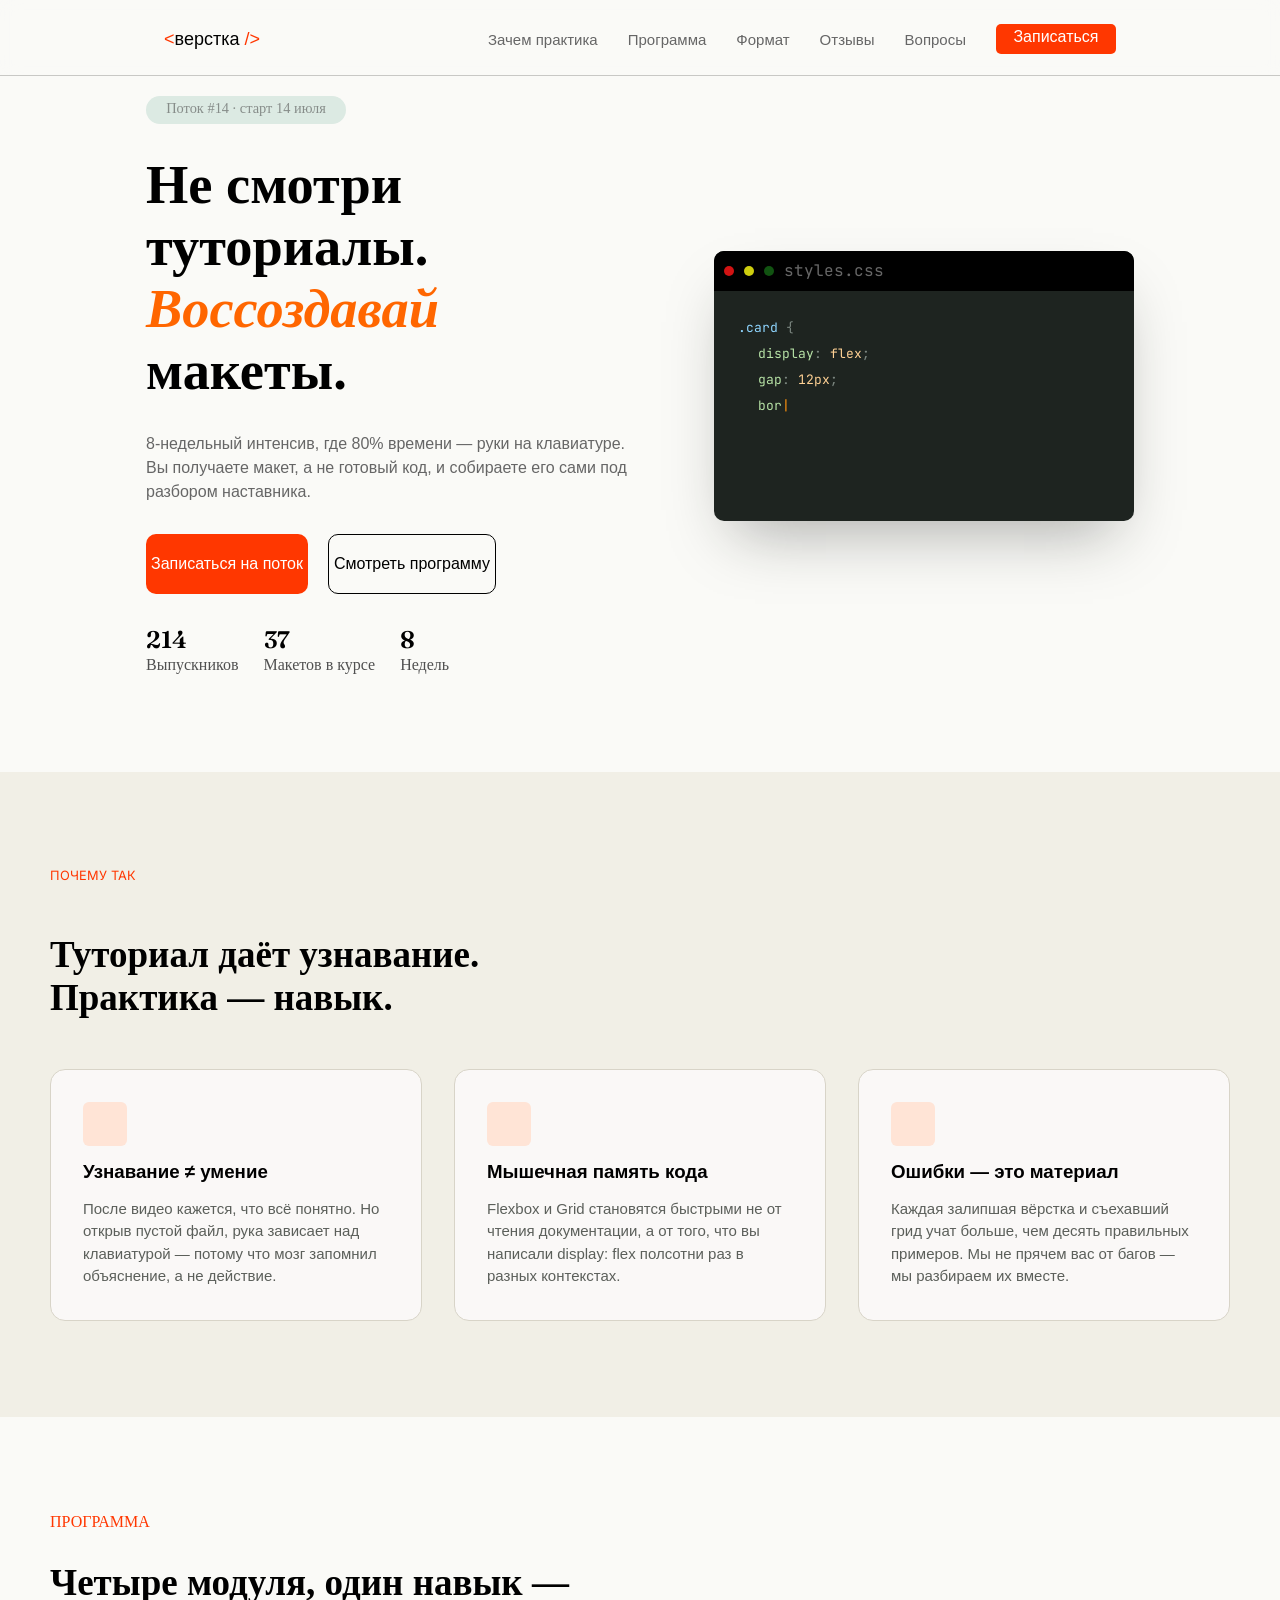
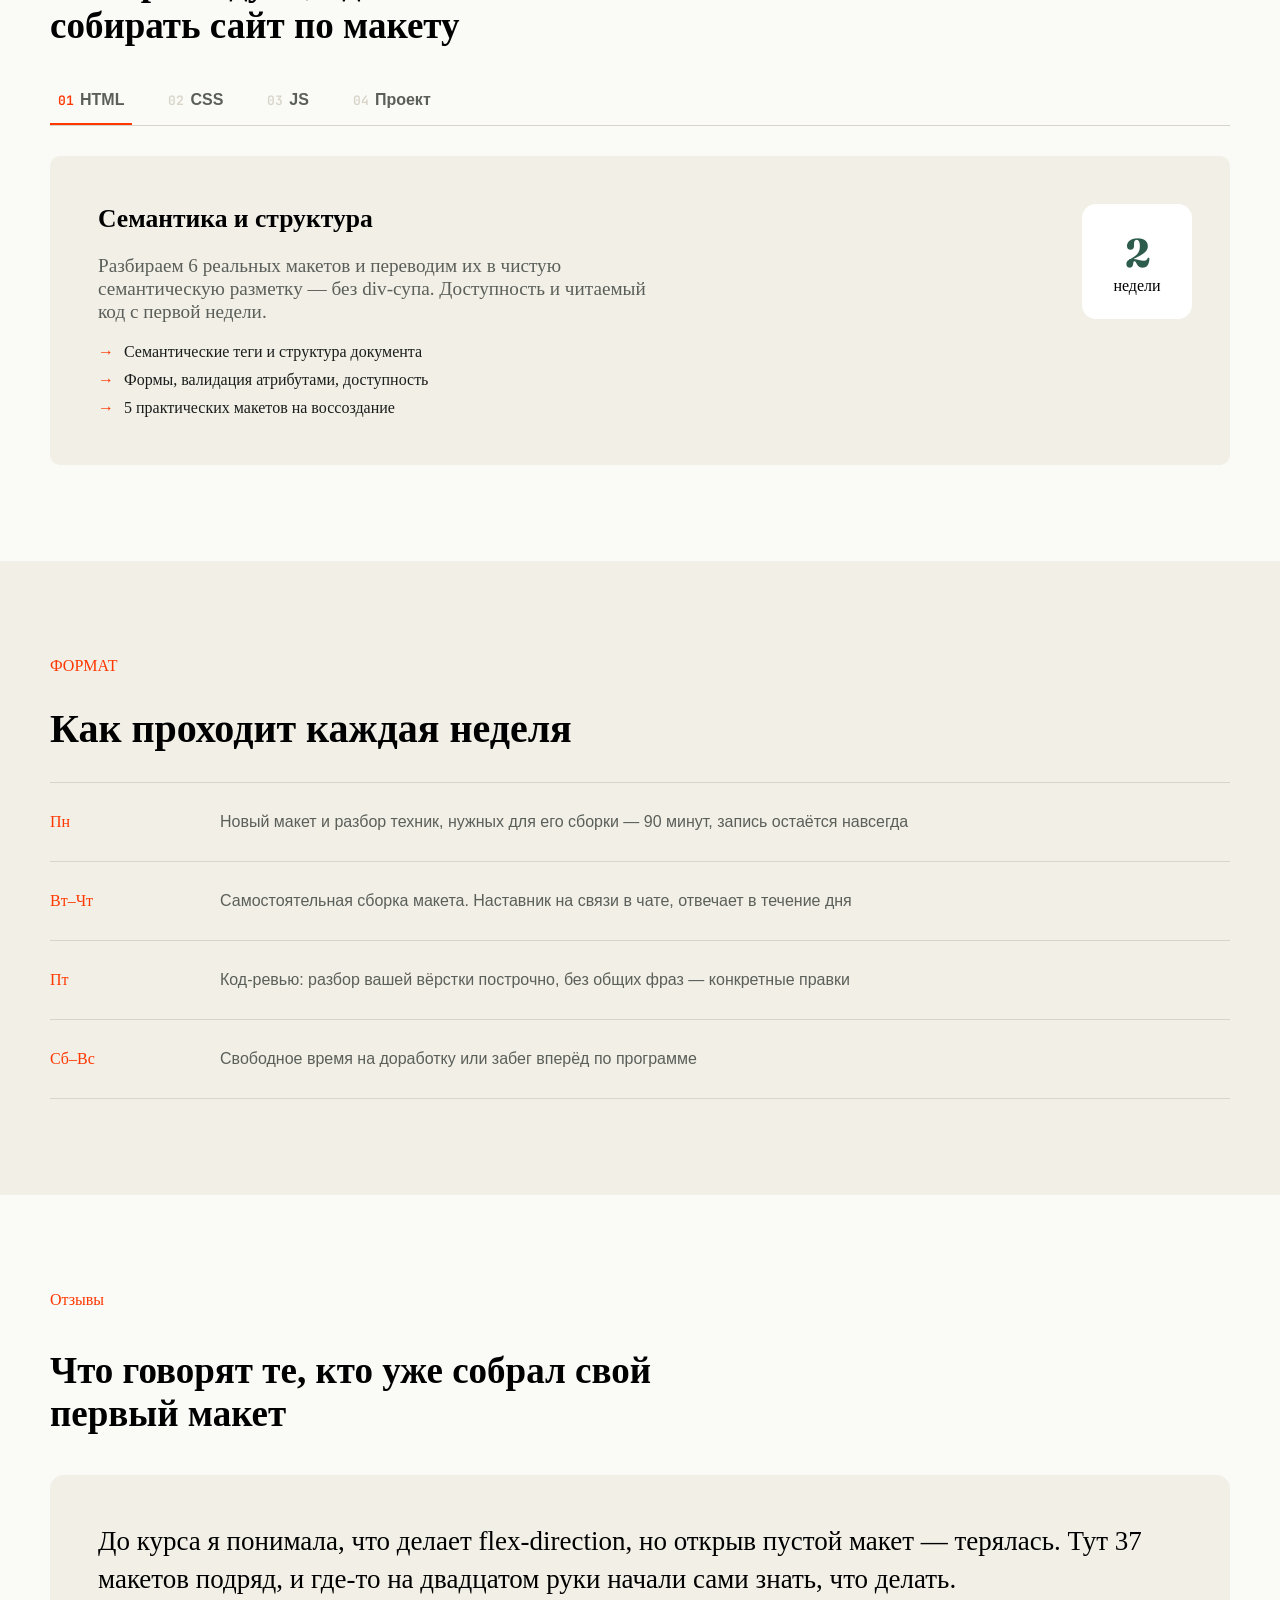
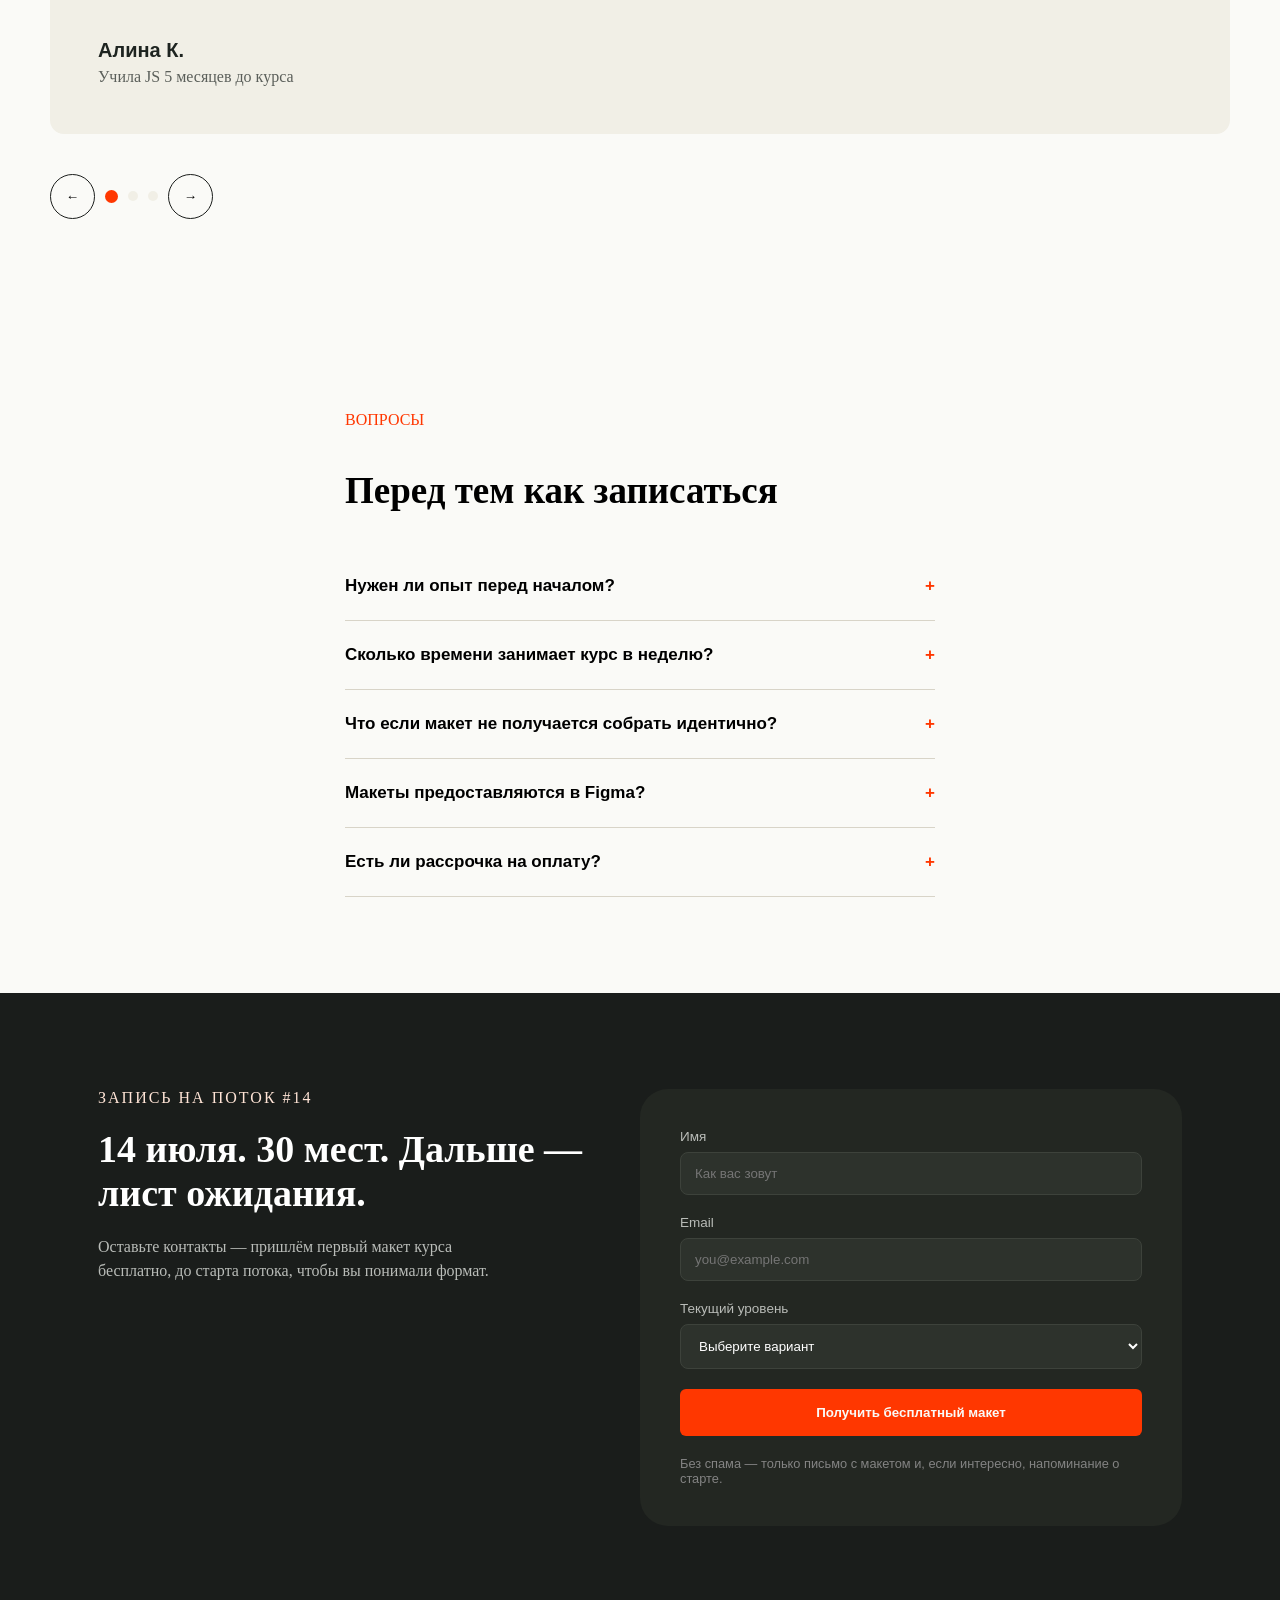
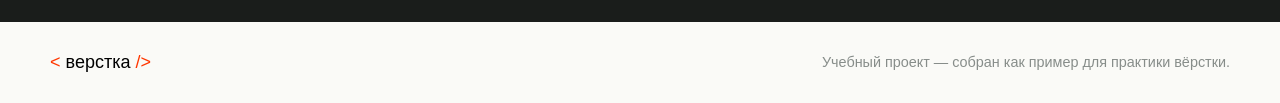
==== index.html @ 32dc8f0d "Add files via upload first commit of landing page" ====
<!DOCTYPE html>
<html lang="en">
<head>
  <meta charset="UTF-8">
  <meta name="viewport" content="width=device-width, initial-scale=1.0">
  <title>Verstka</title>
  <link rel="preconnect" href="https://fonts.googleapis.com">
<link rel="preconnect" href="https://fonts.gstatic.com" crossorigin>
<link href="https://fonts.googleapis.com/css2?family=Fraunces:opsz,wght@9..144,300;9..144,500;9..144,600;9..144,700&family=Inter:wght@400;500;600;700&family=JetBrains+Mono:wght@400;500;600&display=swap" rel="stylesheet">
  <link rel="stylesheet" href="practice.css">
</head>
<body>
  
  <header>
    <div class="header-cont">
    <h1>верстка<span> /></span></h1>
    
    <nav class="menu" id="menu">
      <a href="#why" class="links">Зачем практика</a>
      <a href="#programm" class="links">Программа</a>
      <a href="#format" class="links">Формат</a>
      <a href="#reviews" class="links">Отзывы</a>
      <a href="#questions" class="links">Вопросы</a>

      <a href="#signup" class="btn-register">Записаться</a>
    </nav>

    <button class="burger" id="burger">
      <span></span>
      <span></span>
      <span></span>
    </button>

    </div>
  </header>
  
  <section class="hero">
    
    <div class="hero-content">

    <div class="left">

    <div class="info-start">
      <p>Поток #14 · старт 14 июля</p>
    </div>
  <div class="h1-container">
    <h1 class="slogan-h1">Не смотри</h1>
    <h1 class="slogan-h1">туториалы.</h1>
    <h1 class="slogan-h1" style="font-style: italic; color: rgb(255, 102, 0);">Воссоздавай </h1>
    <h1 class="slogan-h1">макеты.</h1>
  </div>
    <p class="p-information">8-недельный интенсив, где 80% времени — руки на клавиатуре. 
      Вы получаете макет, а не готовый код, и собираете 
      его сами под разбором наставника.</p>
    <div class="buttons">
      <a href="" class="buttons first">Записаться на поток</a>
      <a href="" class="buttons second">Смотреть программу</a>
    </div>

    <div class="advantages">
      <div class="advs">
        <h1>214</h1>
        <p>Выпускников</p>
      </div>
      <div class="advs">
        <h1>37</h1>
        <p>Макетов в курсе</p>
      </div>
      <div class="advs">
        <h1>8</h1>
        <p>Недель</p>
      </div>
    </div>
</div>


<div class="right">
    <div class="hero-code">
      <div class="upper-bar">
        <div class="circles red"></div>
        <div class="circles yellow"></div>
        <div class="circles green"></div>
        <p>styles.css</p>

      </div>
      <div class="code">
      </div>
      <div class="demo-card">
        <div class="circle-gradient"></div>
        <h4 class="card-title" style="font-size: 14px; font-family: sans-serif;">Карточка готова</h4>
        <p class="card-text" style="font-size: 12.5px; font-family: sans-serif; color: rgb(158, 154, 154); line-height: 1.45;">Это рендер того, что вы только что увидели в коде слева</p>
      </div>
    </div>

</div>

</div>
  </section>

<section class="why" id="why">
  <div class="why-container">
    <p class="why-p">ПОЧЕМУ ТАК</p>
    <h1>Туториал даёт узнавание. <br>
Практика — навык. </h1>

      <div class="why-grid-container">
        <div class="card">
          <div class="pict"></div>
          <h3>Узнавание ≠ умение</h3>
          <p>После видео кажется, что всё понятно. Но открыв пустой файл, рука зависает над клавиатурой — потому что мозг запомнил объяснение, а не действие.</p>
        </div>
        <div class="card">
          <div class="pict"></div>
          <h3>Мышечная память кода</h3>
          <p>Flexbox и Grid становятся быстрыми не от чтения документации, а от того, что вы написали display: flex полсотни раз в разных контекстах.</p>
        </div>
        <div class="card">
          <div class="pict"></div>
          <h3>Ошибки — это материал</h3>
          <p>Каждая залипшая вёрстка и съехавший грид учат больше, чем десять правильных примеров. Мы не прячем вас от багов — мы разбираем их вместе.</p>
        </div>
      </div>

  </div>
</section>

<section class="programm" id="programm">
  <div class="programm-content">
  <p class="programm-p">Программа</p>
  <h1 class="programm-h1">Четыре модуля, один навык — <br> собирать сайт по макету</h1>


  <div class="tabs">
    <button class="tab-btn is-active" data-tab="html">
      <span class="tab-index">01</span>HTML
    </button>
    <button class="tab-btn " data-tab="css">
      <span class="tab-index">02</span>CSS
    </button>
    <button class="tab-btn " data-tab="js">
      <span class="tab-index">03</span>JS
    </button>
    <button class="tab-btn  " data-tab="project">
      <span class="tab-index">04</span>Проект
    </button>
  </div>


    <div class="tabs-panels">
      <div class="panel is-active" id="panel-html">
        <div class="panel-container is-visible">
          <div class="panel-text">
            <h2>Семантика и структура</h2>
            <p>Разбираем 6 реальных макетов и переводим их в чистую <br> семантическую разметку — без div-супа. Доступность и читаемый <br> код с первой недели.</p>
            <ul class="panel-list">
              <li>Семантические теги и структура документа</li>
              <li>Формы, валидация атрибутами, доступность  </li>
              <li>5 практических макетов на воссоздание</li>
            </ul>
          </div>

          <div class="panel-stats">
            <h3 class="number">2</h3>
            <p class="duration">недели</p>
          </div>

        </div>
      </div>




      <div class="panel " id="panel-css">
        <div class="panel-container is-visible">
          <div class="panel-text">
            <h2>Layout и адаптивность</h2>
            <p>Flexbox, Grid, переменные, анимации — и обязательная <br>адаптивная вёрстка под три брейкпоинта на каждом макете. <br> Без адаптива работа не принимается.</p>
            <ul class="panel-list">
              <li>Flexbox и Grid на реальных раскладках</li>
              <li>Адаптив: mobile / tablet / desktop </li>
              <li>8 макетов разной сложности</li>
            </ul>
          </div>

          <div class="panel-stats">
            <h3 class="number">3</h3>
            <p class="duration">недели</p>
          </div>

        </div>
      </div>

      <div class="panel " id="panel-js">
        <div class="panel-container is-visible">
          <div class="panel-text">
            <h2>Интерактив без фреймворков  </h2>
            <p>Чистый JS: DOM, события, fetch. Учимся оживлять статичный макет — табы, <br>модалки, слайдеры, валидация форм — то,  <br>с чем вы столкнётесь в 90% реальных задач.</p>
            <ul class="panel-list">
              <li>DOM, события, делегирование</li>
              <li>Работа с API и fetch</li>
              <li>12 интерактивных компонентов</li>
            </ul>
          </div>

          <div class="panel-stats">
            <h3 class="number">2</h3>
            <p class="duration">недели</p>
          </div>

        </div>
      </div>

      <div class="panel" id="panel-project">
        <div class="panel-container is-visible">
          <div class="panel-text">
            <h2>Финальный проект</h2>
            <p>Получаете макет в Figma уровня реального заказа и две недели <br>собираете его самостоятельно с еженедельным код-ревью от наставника.</p>
            <ul class="panel-list">
              <li>Полный лендинг по Figma-макету</li>
              <li>Два код-ревью с наставником</li>
              <li>Готовый кейс в портфолио</li>
            </ul>
          </div>

          <div class="panel-stats">
            <h3 class="number">1</h3>
            <p class="duration">недели</p>
          </div>
        </div>
      </div>
    </div>

  </div>
</section>

<section class="format" id="format">
  <div class="format-content">
    <p class="p-format">формат</p>
    <h1 class="h1-format">Как проходит каждая неделя</h1>

    <div class="format-container">
      <div class="row">
        <p class="day-of-week">Пн</p>
        <p class="format-info">Новый макет и разбор техник, нужных для его сборки — 90 минут, запись остаётся навсегда</p>
      </div>
      <div class="row">
        <p class="day-of-week">Вт–Чт</p>
        <p class="format-info">Самостоятельная сборка макета. Наставник на связи в чате, отвечает в течение дня</p>
      </div>
      <div class="row">
        <p class="day-of-week"> Пт</p>
        <p class="format-info">Код-ревью: разбор вашей вёрстки построчно, без общих фраз — конкретные правки</p>
      </div>
      <div class="row">
        <p class="day-of-week">Сб–Вс</p>
        <p class="format-info">Свободное время на доработку или забег вперёд по программе</p>
      </div>
    </div>
  </div>
</section>

<section class="reviews" id="reviews">
  <div class="reviews-content">
    <p class="review">Отзывы</p>
    <h1 class="h1-review">Что говорят те, кто уже собрал свой <br> первый макет</h1>
  <div class="sliders-container">
  <div class="slider">
      <div class="slide">
        
          <span class="review-text">До курса я понимала, что делает flex-direction, но открыв пустой макет — терялась. 
            Тут 37 макетов подряд, и где-то на двадцатом руки начали сами знать, что делать.</span>

            <div class="review-author">
              <span class="clients-name">Алина К.</span>
              <p>Учила JS 5 месяцев до курса</p>
            </div>

      </div>
      <div class="slide">
        <span class="review-text">Самое ценное — что макеты не учебные, а как из реальных задач. Сетка съезжает, 
        шрифты не подключаются, и тебя не спасают — ты разбираешься.
        Это и есть навык.</span>
        
        <div class="review-author">
        <span class="clients-name">Дамир Т.</span>
          <p>Сейчас фронтенд-стажёр</p>
        </div>  
      </div>
      <div class="slide">
        <span class="review-text">Код-ревью в пятницу — главная причина остаться до конца. Никаких "молодец", только конкретное:
          вот тут лишний div, вот тут можно одной строкой grid вместо десяти.</span>
          
          <div class="review-author">
          <span class="clients-name">Светлана Р.</span>
          <p>Перешла из дизайна в верстку</p>
          </div>
      </div>
    </div>
  </div>


    <div class="slider-controls">
      <button class="slider-btn" id="slider-prev" aria-label="Предыдущий отзыв">←</button>
      <div class="slider-dots" id="slider-dots">
        
      </div>
      <button class="slider-btn" id="slider-next" aria-label="Следующий отзыв">→</button>
    </div>
  </div>

</section>

<section class="questions" id="questions">
  <div class="questions-content">
    <p class="eyebrow">Вопросы</p>
    <h1 class="h1-ques">Перед тем как записаться</h1>

    <div class="accordion">
      <div class="accordion-item ">
          <button class="accordion-trigger" aria-expanded="true">
            <span>Нужен ли опыт перед началом?</span>
            <span class="accordion-icon">+</span>
          </button>
          <div class="accordion-panel">
            <p>Нужно понимать базовый синтаксис JS — переменные, функции, циклы. Если вы, как и большинство студентов, учили JS самостоятельно пару месяцев — этого достаточно. HTML и CSS разбираем с нуля в первом модуле.</p>
          </div>
        </div>

        <div class="accordion-item ">
          <button class="accordion-trigger" aria-expanded="true">
            <span>Сколько времени занимает курс в неделю?</span>
            <span class="accordion-icon">+</span>
          </button>
          <div class="accordion-panel">
            <p>В среднем 8–10 часов: 1,5 часа на лекцию в понедельник и 6–8 часов на самостоятельную сборку макета в течение недели. Это сопоставимо с серьёзным хобби, но не с full-time работой.</p>
          </div>
        </div>

        <div class="accordion-item ">
          <button class="accordion-trigger" aria-expanded="true">
            <span>Что если макет не получается собрать идентично?</span>
            <span class="accordion-icon">+</span>
          </button>
          <div class="accordion-panel">
            <p>Идентичность пиксель-в-пиксель не цель. Цель — понять, какими инструментами решается задача. На код-ревью разбираем разницу между вашим решением и оригиналом и почему она возникла.</p>
          </div>
        </div>

        <div class="accordion-item ">
          <button class="accordion-trigger" aria-expanded="true">
            <span>Макеты предоставляются в Figma?</span>
            <span class="accordion-icon">+</span>
          </button>
          <div class="accordion-panel">
            <p>Да, каждый макет — это файл в Figma с разбитыми по слоям элементами, реальными размерами и экспортируемыми иконками и изображениями, как в работе с заказчиком.</p>
          </div>
        </div>

        <div class="accordion-item ">
          <button class="accordion-trigger" aria-expanded="true">
            <span>Есть ли рассрочка на оплату?</span>
            <span class="accordion-icon">+</span>
          </button>
          <div class="accordion-panel">
            <p>Да, можно разбить оплату на 4 части без переплаты. Детали и реквизиты отправляем после короткого собеседования при записи.</p>
          </div>
        </div>
    </div>


  </div>
</section>

<section class="signup" id="signup">
  <div class="signup-content">
    <div class="text">
    <p class="eyebrow-signup">Запись на поток #14</p>
    <h1 class="h1-signup">14 июля. 30 мест. Дальше —  <br> лист ожидания.</h1>
    <p class="p-desc">
      Оставьте контакты — пришлём первый макет курса бесплатно, до старта потока, чтобы вы понимали формат.
    </p>
    </div>

    <form action="#" class="signup-form">
      <div class="form-field">
        <label for="name">Имя</label>
        <input type="text" placeholder="Как вас зовут" name="name" id="name" class="name" >

        <span class="name-error" id="error-name">Введите имя</span>
      </div>

      <div class="form-field">
        <label for="email">Email</label>
        <input type="email"  class="email" placeholder="you@example.com" id="email" >

        <span class="email-error" id="error-email">Введите email</span>
      </div>

      <div class="form-field">
        <label for="current-level">Текущий уровень</label>
        <select name="current-level" id="current-level" >
          <option value="">Выберите вариант</option>
          <option value="beginner">Учу js меньше месяца</option>
          <option value="junior">js</option>
          <option value="advanced">js</option>
        </select>
      </div>

      <button class="btn-submit" type="submit">Получить бесплатный макет</button>

      <p>Без спама — только письмо с макетом и, если интересно, напоминание о старте.</p>
    </form>

    <p class="success-message">
      Мы отправили вам бесплатный макет ✅
    </p>

  </div>
</section>

<footer>
  <div class="footer-content">
    <h1>   верстка<span>   />    </span>  </h1>
    <p>Учебный проект — собран как пример для практики вёрстки.</p>
  </div>
</footer>
  <script src="practice.js"></script>
</body>
</html>
---- practice.css ----
*{
  margin:0;
  padding: 0;
  box-sizing: border-box;
  /* outline: 1px solid red; */
}
html{
  scroll-behavior: smooth ;
}
body{
  background-color: #FAFAF7;
  overflow-x: hidden  ;
}
button:focus-visible, a:focus-visible{
  outline: 1.5px solid rgb(255, 55, 0);
}
header{
  width: 100%;
  height: 76px;
  border-bottom: 0.5px solid rgba(0, 0, 0, 0.2);
  position: fixed;
  top: 0;
  z-index: 100;
  background: rgba(250, 250, 247, 0.85);
  backdrop-filter: blur(10px);
  padding: 24px;
}
.header-cont{
  max-width: 1180px;
  margin: 0 auto;
  display: flex;
  justify-content: space-around;
  align-items: center; 
}
.header-cont h1 {
  font-size: large;
  font-family: Verdana, Geneva, Tahoma, sans-serif;
  font-weight: 500;
}
.header-cont h1::before{
  content: '<';
  color: rgb(255, 55, 0);
}
.header-cont h1 span{
  color: rgb(255, 55, 0);
}
.menu{
  display: flex;
  flex-direction: row;
  gap: 30px;
  justify-content: space-between;
  align-items: center;
}

.menu .links{
  font-family: Verdana, Geneva, Tahoma, sans-serif;
  color: rgb(102, 102, 102);
  font-size: .9375rem;
  text-decoration: none   ;
}



.menu .btn-register{
  min-width:120px ;
  height: 30px;
  background-color: rgb(255, 55, 0);
  text-decoration: none;
  color: white;
  text-align: center;
  padding: 4px ;
  border-radius: 5px;
  font-family: Verdana, Geneva, Tahoma, sans-serif;
}
.burger{
  display: none;
  opacity: 0;
}
.burger span{
  display: block;
  width: 100%;
  height: 3px;
  background-color: #333;
  transition: 0.2s;
}

.burger.open span:nth-child(1) {
  transform: translateY(8px) rotate(45deg);
}
.burger.open span:nth-child(2) {
  opacity: 0;
}
.burger.open span:nth-child(3) {
  transform: translateY(-9px) rotate(-45deg);
}







.hero{
  width: 100%;
  max-width: 1180px;
  margin: 0px auto;
  
}
.hero-content{
  display: grid;
  grid-template-columns: 1.2fr 1fr;
  gap: 64px;
  padding: 96px;
  grid-auto-flow: row;
}
.hero .slogan-h1{
  font-size: clamp(1.25rem, 3.4rem, 3.5rem);
}
.info-start{
  width: 200px;
  height: 28px;
  background-color: #DCEAE3;
  border-radius: 20px;
  text-align: center;
  padding: 4px 0px;
  color:#878d8a ;
  font-size: 0.9em;
}
.left{
  display: flex;
  flex-direction: column;
  gap: 30px;
}
.p-information{
  font-family: 'Trebuchet MS', 'Lucida Sans Unicode', 'Lucida Grande', 'Lucida Sans', Arial, sans-serif;
  color: rgb(102, 102, 102);
  line-height: 1.5;
  font-size: clamp(0.6rem,1rem, 1.2rem );
}
.buttons {
  text-align: center;
  text-decoration: none;
  font-family: Verdana, Geneva, Tahoma, sans-serif;
  display: flex;
  justify-content: start;
  gap: 20px;
  border-radius: 10px;
}
.buttons .first{
  padding: 0 5px;
  height: 60px;
  background-color: rgb(255, 55, 0);
  color: white;
  display: flex;
  justify-content: center;
  align-items: center;
  transition: 0.2s;
}
.buttons .first:hover{
  background-color: rgb(208, 52, 9);
  transform: translateY(-3px);
}
.buttons .second{
  padding: 0 5px;
  height: 60px;
  background-color: #FAFAF7;
  color: black;
  border: 0.5px solid black;
  display: flex;
  justify-content: center;
  align-items: center;
  transition: 0.2s;
}
.buttons .second:hover{
  background-color: #000000;
  color: white;
}
.advantages{
  display: flex;
  flex-direction: row;
  gap: 25px;
  line-height: 1.3;
}
.advs h1{
  font-family:'Fraunces', serif;
  font-weight: 600;
}
.advs p {
  color: rgb(80, 80, 80);
}
.right{
  align-self: center;
}
.hero-code{
  background-color: #1E2420;
  min-height: 270px;
  max-width: 450px;
  border-radius: 10px;
  box-shadow: 0 30px 60px -20px rgba(26, 29, 27, 0.35);
  position: relative;
}
.upper-bar{
  height: 40px;
  background-color: black;
  font-family:'JetBrains Mono', monospace;
  color: rgb(103, 103, 103);
  display: flex;
  justify-content: start;
  align-items: center;
  flex-direction: row;
  gap: 10px;
  padding: 5px 10px;
  border-top-left-radius: 10px;
  border-top-right-radius: 10px;
}
.circles{
  width: 10px;
  height: 10px;
  border-radius: 100%;
}
.red{background-color: rgb(210, 19, 19);}
.yellow{background-color: rgb(206, 206, 14);}
.green{background-color: rgb(17, 83, 17);}



.code{
  padding: 24px;
  font-family: 'JetBrains Mono';
  line-height: 2;
  font-size: .8125rem;
}
.code::after{
  content: '|';
  color: rgb(255, 146, 12);
  animation: blink 1s step-end infinite ;
}
.code .keyword{
  color: red;
}
.code .sel{
  color: #8FD6FF;
}
.code .prop{
  color: #B7E3A6;
  margin-left: 20px;
}
.code .val{
  color: #FFD194;
}
.code .punc{
  color: #7C8780;
}
.code .comment{
  color: #5C665F; 
  font-style: italic
}






@keyframes blink{
  50%{
    opacity: 0;
  }
}
.demo-card{
  position: absolute;
  bottom: -90px;
  right: -28px;
  width: 230px;
  display: flex;
  flex-direction: column;
  gap: 5px;
  background-color: #ffffff;
  z-index: 96;
  padding: 20px;
  box-shadow: 0 20px 40px -16px rgba(26, 29, 27, 0.25);
  border: 1px solid #D8D4C8;
  border-radius: 8px;
  opacity: 0;
  visibility: hidden;
  transition: 0.5s;
}
.circle-gradient{
    width: 36px;
    height: 36px;
    border-radius: 50%;
    background: linear-gradient(135deg, #FF5A1F, #2D5C4D);
    margin-bottom: 12px;
}
.demo-card.is-visible{
  opacity: 1;
  visibility: visible;
  transform: translateY(0) scale(1);
}













.why{
  background-color:#F1EFE6;
  width: 100%;
  padding: 96px 0;
}
.why-container{
  max-width: 1180px;
  max-height: max-content;
  display: flex;
  flex-direction: column;
  flex-wrap: wrap;
  gap: 50px;
  margin: 0 auto;

}
.why-p{
  font-family: 'Inter', sans-serif;
  font-size: 0.8em;
  color: rgb(255, 55, 0);
}
.why-container h1{
  font-size: clamp(1.5rem, 2.3125rem, 2.5rem);
}
.why-grid-container{
  display: grid;
  grid-template-columns: repeat(3, 1fr);
  gap: 32px;
  
}
.card{
  padding:32px;
  background-color: #faf8f7;
  border-radius: 15px;
  border: 1px solid #D8D4C8;
  display: flex;
  flex-direction: column;
  gap: 15px;
  font-family:sans-serif;
  
}
.card p {
  line-height: 1.5;
  color: #5B5F5A;
  font-size: .9375rem;
}
.pict{
  background-color: #FFE4D6;
  width: 44px;
  height: 44px;
  border-radius: 6px;
}


.programm{
  width: 100%;  
  background-color: #FAFAF7;
  padding: 96px 0;
}
.programm-content{
  max-width: 1180px;
  height: fit-content;
  margin: 0 auto;
  display: flex;
  flex-direction: column;
  gap: 30px;
}
.programm-p{
  text-transform: uppercase;
  color: rgb(255, 55, 0);
}
.programm-h1{
  font-size: clamp(1.5rem, 2.3125rem, 2.5rem);
}
.tabs{
  border-bottom: 1px solid #D8D4C8;
}

.tab-btn{
  border: none;
  background:none;
  padding: 14px 8px;
  margin-right: 24px;
  font-size: 1rem;
  color: #5B5F5A;
  font-weight: 600;
}
.tab-btn.is-active{
  border-bottom: 2px solid rgb(255, 55, 0);
}
.tab-btn.is-active .tab-index{
  color:rgb(255, 55, 0) ;
}
.tab-index{
  font-family: 'JetBrains Mono', monospace;
  font-size: .8125rem;
  color: #D8D4C8;
  margin-right: 6px;
}
@keyframes fadeIn { from { opacity: 0; transform: translateY(6px); } to { opacity: 1; transform: translateY(0); } }




.tabs-panels{
  background-color:#F1EFE6 ;
  border-radius: 10px;
}
.panel{
  display: none;
}
.panel.is-active{
  display: block;
  animation: fadeIn 0.3s ease;
}
.panel-container{
  display:grid;
  grid-template-columns: 1fr 100px;
  padding: 48px;
}
.panel-text{
  display: flex;
  flex-direction: column;
  gap: 20px;
}
.panel-text h2{
  font-size: 1.6em;
}
.panel-text p {
  color: #5B5F5A;
  font-size: 1.2em;
  line-height: 1.2 ;
}
.panel-stats{
  min-width: 110px;
  height: fit-content;
  padding: 24px 28px;
  display: flex;
  flex-direction: column;
  align-items: center;
  text-align: center;
  border-radius: 14px;
  background-color: #FFFFFF;
}
.panel-stats .number{
  font-size: 2.5rem;
  color: #2D5C4D;
  font-family: 'Fraunces', serif;
}
.panel-list{
  display: flex;
  flex-direction: column;
  gap: 10px;
  list-style: none;
}
.panel-list li{
  color: #1A1D1B;
}
.panel-list li::before{
  content: '→';
  padding-right:10px;
  color:rgb(255, 55, 0) ;
}
.format{
  width: 100%;
  background-color: #F1EFE6;
}
.format-content{
  max-width: 1180px;
  margin: 0 auto;
  padding: 96px 0;
  display: flex;
  flex-direction: column;
  flex-wrap: wrap;
  gap: 30px;
}
.p-format{
  color: rgb(255,55,0);
  text-transform: uppercase;
}
.h1-format{
  font-size: clamp(1.5rem, 2.5rem, 2.5rem);
}
.row{
  width: 100%;
  border-top: 1px solid #D8D4C8;
  border-bottom: 1px solid #D8D4C8;
  padding: 30px 0px;
  display: grid;
  grid-template-columns: 140px 1fr;
} 
.row:nth-child(1), .row:nth-child(2), .row:nth-child(3){
  border-bottom: none;
}
.day-of-week{
  color: rgb(255,55,0);
}
.format-info{
  font-family: Verdana, Geneva, Tahoma, sans-serif;
  color: #5B5F5A;
  margin-left: 30px;
}

.reviews{
  width: 100%;
}
.reviews-content{
  max-width: 1180px;
  margin: 0 auto;
  padding: 96px 0;
  display: flex;
  flex-direction: column;
  gap: 40px;
}
.review{
  color: rgb(255, 55, 0);
}
.h1-review{
  font-size: clamp(1.5rem, 2.3125rem, 2.5rem);
}

.sliders-container{
  overflow: hidden;
}
.slider{
  display: flex;
  flex-direction: row;
  gap: 10px;
  transition: transform 0.4s ease;
}
.slide{
  max-width: 780px;
  min-width: 100%;
  background-color: #F1EFE6;
  border-radius: 14px;
  padding: 48px;
  display: flex;
  flex-direction: column;
  gap: 40px;
}
.review-text{
  font-size: 1.6875rem;
  line-height: 1.4;
}
.clients-name{
  font-size: 1.25rem;
  color:#1E2420;
  font-weight: 600;
  font-family: 'Segoe UI', Tahoma, Geneva, Verdana, sans-serif;
}
.slide p{
  color: #5B5F5A;
  margin-top: 6px;
}
.slider-controls{
  display: flex;
  flex-direction: row;
  gap: 10px;
}
.slider-btn{
  width: 45px;
  height: 45px;
  border: 0.5px solid #1A1D1B;
  border-radius: 100%;
  transition: 0.2s;
  background-color: #FAFAF7;
}
.slider-btn:hover{
  color: white;
  background-color: #000000;
}
.questions{
  width: 100%;
  
}
.questions-content{
  max-width: 590px;
  margin: 0 auto;
  padding: 96px 0;
  display: flex;
  flex-direction: column;
  gap: 40px;
}
.eyebrow{
  text-transform: uppercase;
  color: rgb(255, 55, 0);
}
.h1-ques{
  font-size: clamp(1.5rem, 2.3125rem, 2.5rem);
}
.slider-dots{
  display: flex;
  flex-direction: row;
  gap: 10px;
  align-items: center;
  
}
.dot{
  width: 10px;
  height: 10px;
  border-radius: 100%;
  background-color: #F1EFE6;
  border: none;
  cursor: pointer;
}
.dot.is-active{
  background-color: rgb(255, 55, 0);
  width: 13px;
  height: 13px;
  cursor: pointer;
}
/* .accordion{
  display: flex;
  flex-direction: column;
  gap: 30px;
} */
.accordion-panel{
  max-height: 0;
  overflow: hidden;
  transition: 0.3s;
}

.accordion-item.is-open .accordion-panel{
  max-height: 300px;
}
.accordion-icon{
  color: rgb(255, 55, 0);
  transition: 0.3s;
}
.accordion-item.is-open .accordion-icon{
  transform: rotate(45deg);
}
.accordion-trigger{
  width: 100%;
  display: flex;
  justify-content: space-between;
  align-items: center;
  border:none;
  background: none;
  font-size: 1.0625rem;
  text-align: left;
  padding: 24px 0;
  font-weight: 600;
}

.accordion-item{
  border-bottom: 1px solid #D8D4C8;
}
.accordion-panel p{
  color: #5B5F5A;
  padding-bottom: 24px;
  line-height: 1.6;
  font-size: 1.0625rem;
  font-family: sans-serif;
}

.signup{
  background-color: #1A1D1B;
  width: 100%;
  padding: 96px 0;
}
.signup-content{
  max-width: 1180px;
  margin: 0 auto;
  display: grid;
  grid-template-columns: 1fr 1fr;
  padding: 0 48px ;
}
.p-desc {
  color: #B9BCB8;
  line-height: 1.5 ;
  max-width: 420px;
}
.eyebrow-signup{
  color:#FFE4D6;
  text-transform: uppercase;
  letter-spacing: 2px;
}
.h1-signup{
  font-size: clamp(28px, 3.6vw, 38px);
  color: #FFFFFF ;
}
.signup-form{
  width: 100%;
  padding: 40px;
  background-color: #232722;
  border-radius: 28px;
  display: flex;
  flex-direction: column;
  gap: 20px;
  font-family: sans-serif;
}
.text{
  display: flex;
  flex-direction: column;
  gap: 20px;
}
.form-field{
  display: flex;
  flex-direction: column;
  gap: 8px;
}
.form-field input, .form-field select {
  background-color: #2D322C;
  border-radius: 8px;
  padding: 13px 14px;
  border: 1.5px solid #3D423B;
}
/* .form-field input, .form-field select:active{
  border: 2px solid rgb(255,55,0);
} */
.form-field label{
  color: #B9BCB8;
  font-size: .8438rem;
}
.form-field option, select{
  color: white;
}

.btn-submit{
  width: 100%;
  padding: 16px ;
  border-radius: 6px;
  background-color: rgb(255,55,0);
  color: #FAFAF7;
  border: none;
  font-weight: 600;
  transition: 0.2s;
}
.btn-submit:hover{
  transform: translateY(-2px);
  background-color: rgb(231, 52, 2);
}
.signup-form p {
  color: #838383;
  font-size: 0.8em;
}

.input-error {
  border: 2px solid red;
}

.name-error{
  display: none;
}
.email-error{
  display: none;
}
.name-error.is-visible{
  display: block;
  font-size: .8125rem;
  color: red;
}
.email-error.is-visible{
  display: block;
  font-size: .8125rem;
  color: red;
}

.success-message{
  background-color: #000000;
  max-width: 350px;
  border-radius: 8px;
  color: white;
  padding: 10px 10px;
  font-family: sans-serif;
  font-size: 0.8em;
  z-index: 100;
  opacity: 0;
  text-align: center;
  transition: 0.3s;
  justify-self: center;
  visibility: hidden;
  position: fixed;
  bottom: 20px;
}
.success-message.message-visible{
  opacity: 1;
  transform: translateY(-5px);
  visibility: visible;
}
footer{
  width: 100%;
  padding: 30px 0;

}
footer h1 {
  font-size: large;
  font-family: Verdana, Geneva, Tahoma, sans-serif;
  font-weight: 500;
}
footer h1::before{
  content: '<';
  color: rgb(255, 55, 0);
}
footer h1 span{
  color: rgb(255, 55, 0);
}
.footer-content{
  display: flex;
  flex-direction: row;
  justify-content: space-between;
  align-items: center;
  max-width: 1180px;
  margin: 0 auto;
}
footer p {
  font-size: 0.9em;
  color: #878d8a;
  font-family: sans-serif;
}



@media (max-width: 1024px){
  .hero-content{
    grid-template-columns: 1fr;
    gap: 30px;
    padding: 96px 40px;
  } 
  .why{
    width: 100%;
    padding: 48px 30px;
}
}
@media (max-width:768px){
  .why-container,
  .programm-content,
  .format-content,
  .reviews-content,
  .questions-content,
  .footer-content {
    padding-left: 25px;
    padding-right: 25px;
  }
  .hero-content {
    padding: 96px 20px; /* уменьшаем боковые */
  }

  .signup-content {
    gap: 20px;
    padding: 0 20px;
    grid-template-columns: 1fr; /* одна колонка */
  }

  .header-cont{
  justify-content: space-between;
  align-items: center; 
}
  .burger{
    display: flex;
    flex-direction: column;
    justify-content: space-between;
    width: 30px;
    height: 20px;
    background: none;
    border: none;
    cursor: pointer;
    z-index: 98;
    opacity: 1;
  }
  .menu{
    display: none;
  transform: translateY(-100%);
  transition: 0.3s ease;
}
.menu.open{
  position: fixed;
  top: 76px;
  left: 0;
  right: 0;
  display: flex;
  flex-direction: column;
  justify-content: start;
  align-items: start;
  gap: 15px;
  background-color: #FAFAF7;
  transform: translateY(0);
}
.menu.open a {
  width: 100%;
  border-bottom: 0.2px solid #7C8780;
  padding: 10px;
}
.menu .btn-register{
  display: none;
}
  .why-content{
    padding: 0 20px;
  }
  .why-grid-container{
  grid-template-columns: 1fr;
  gap: 20px; 
  padding: 0 20px; 
  }

  .buttons {
    flex-direction: column;
    width: 100%;
  }
}



@media (max-width: 480px){
  .why{
    width: 100%;
  }
  .why-container,
  .programm-content,
  .format-content,
  .reviews-content,
  .questions-content,
  .footer-content {
    padding-left: 20px;
    padding-right: 20px;
  }
  .hero-content {
    padding: 96px 20px; /* уменьшаем боковые */
  }

  .signup-content {
    gap: 20px;
    padding: 0 20px;
    grid-template-columns: 1fr; /* одна колонка */
  }

  .header-cont{
  justify-content: space-between;
  align-items: center; 
}
  .why-content{
    padding: 0 20px;
  }
  .why-grid-container{
  grid-template-columns: 1fr;
  gap: 20px; 
  padding: 0 0; 
  }

  .buttons {
    flex-direction: column;
    width: 100%;
  }
  .review-text{
  font-size: 1.25rem;
  line-height: 1.5;
}
.panel-container{
  display:grid;
  grid-template-columns: 1fr;
  align-items: start;
  padding: 48px;  
  gap: 20px;
}
.panel-text{
  display: flex;
  flex-direction: column;
  
  gap: 20px;
  
}
.panel-text h2{
  font-size: clamp(1.5625rem, 2rem, 2.5625rem);
}
.panel-text p {
  color: #5B5F5A;
  font-size: .9375rem;
  line-height: 1.2 ;
}
.panel-stats{
  min-width: 110px;
  height: fit-content;
  padding: 24px 28px;
  display: flex;
  flex-direction: column;
  align-items: center;
  text-align: center;
  border-radius: 14px;
  background:none;
}
.panel-stats .number{
  font-size: 2.5rem;
  color: #2D5C4D;
  font-family: 'Fraunces', serif;
}
.panel-list{
  display: flex;
  flex-direction: column;
  gap: 10px;
  list-style: none;
}
.panel-list li{
  color: #1A1D1B;
}
.panel-list li::before{
  content: '→';
  padding-right:10px;
  color:rgb(255, 55, 0) ;
}
.format-info{
  font-family: Verdana, Geneva, Tahoma, sans-serif;
  color: #5B5F5A;
  margin-left: 20px;
  font-size: .8125rem;
  line-height: 1.5;
}
.footer-content{
  flex-direction: column;
  gap: 20px;
}
@media (max-width: 480px) {
  header {
    padding: 24px 16px;
    
  }
}
}






@media (max-width:330px){
  .why-container,
  .programm-content,
  .format-content,
  .reviews-content,
  .questions-content,
  .footer-content {
    padding-left: 20px;
    padding-right: 20px;
  }
}
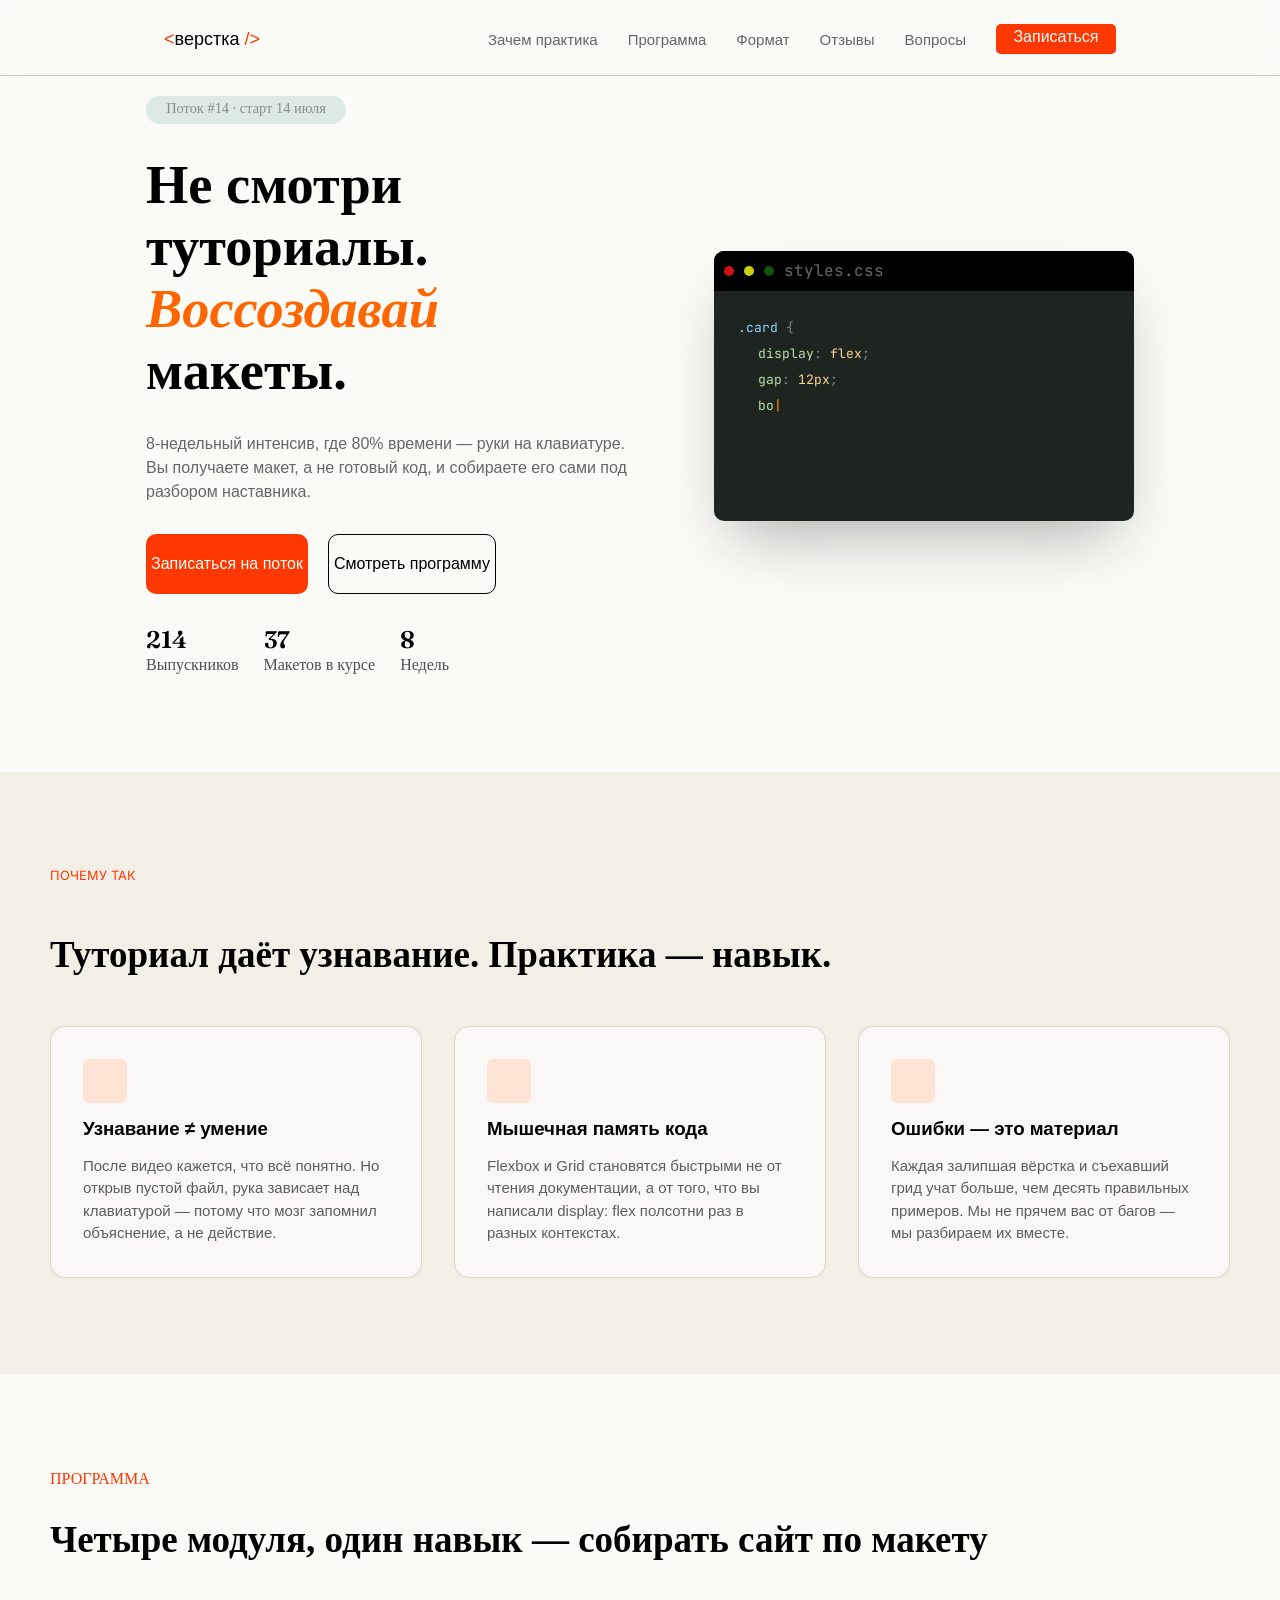
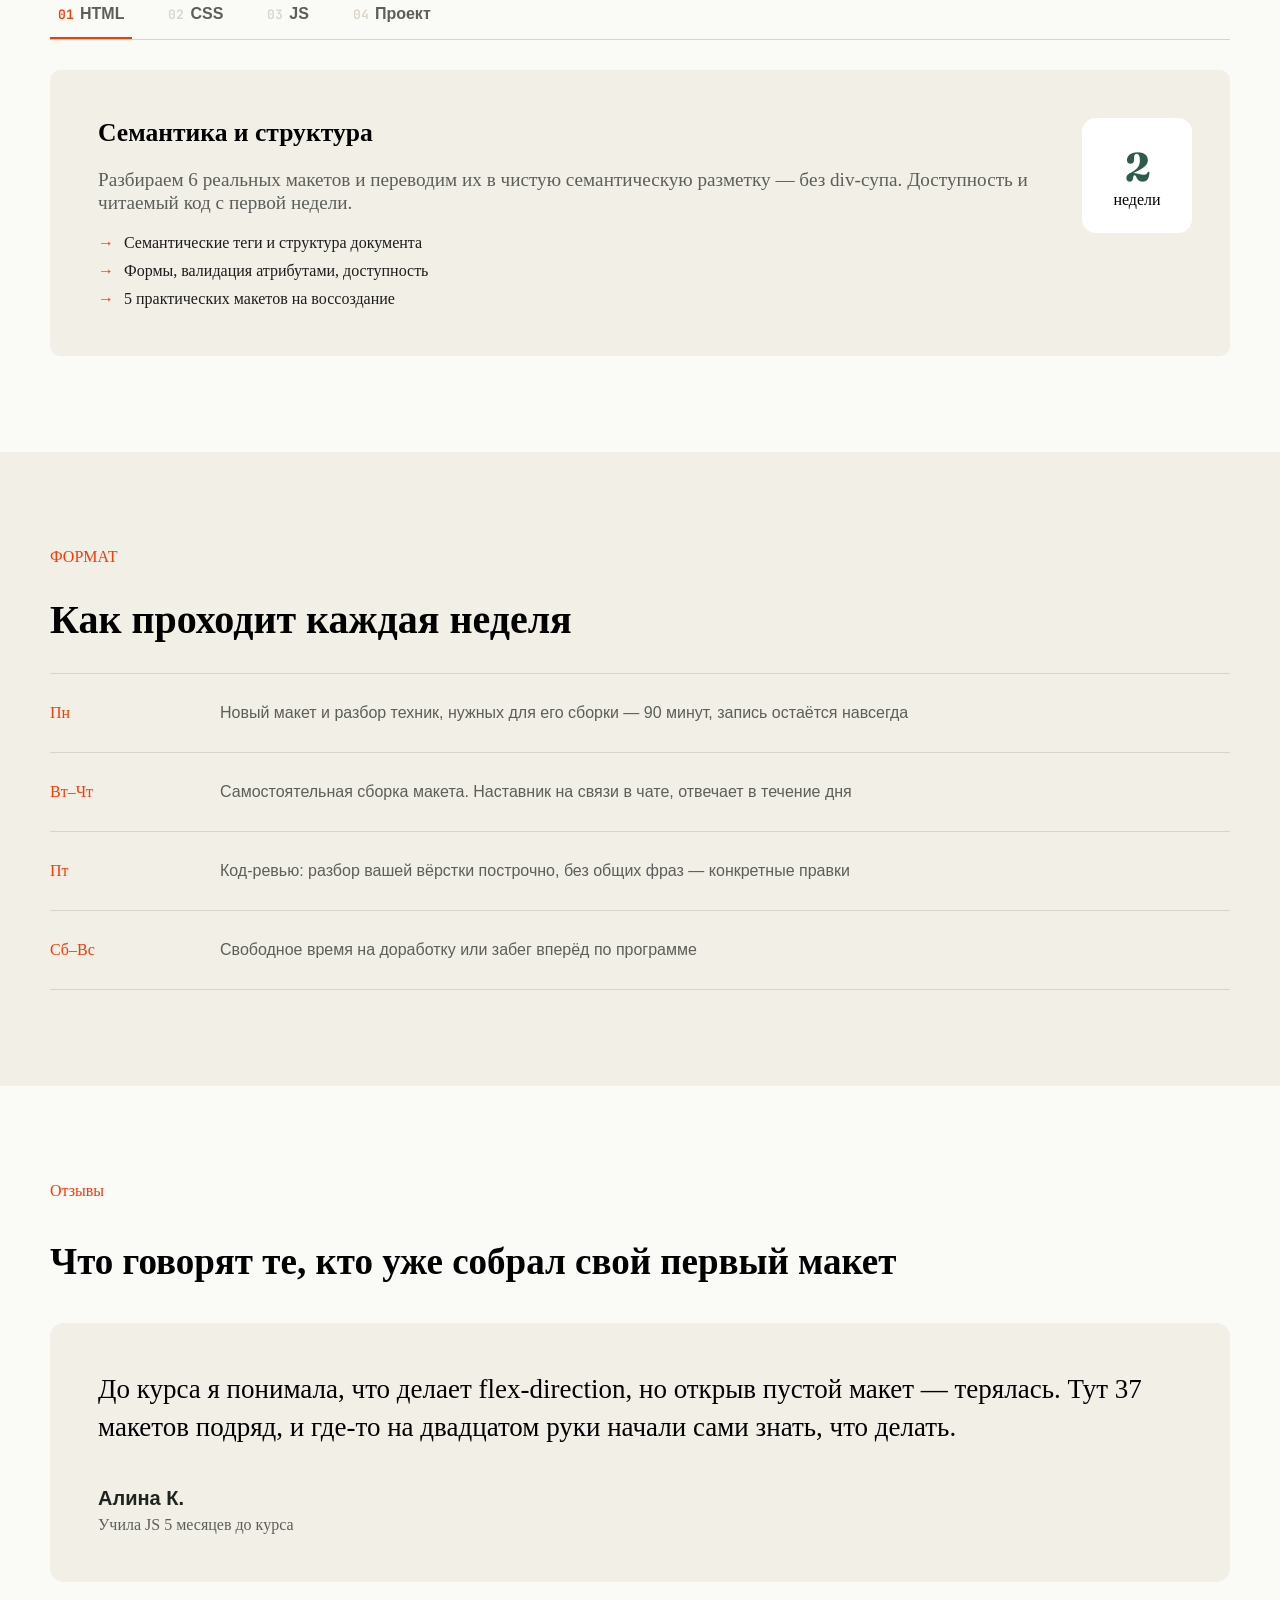
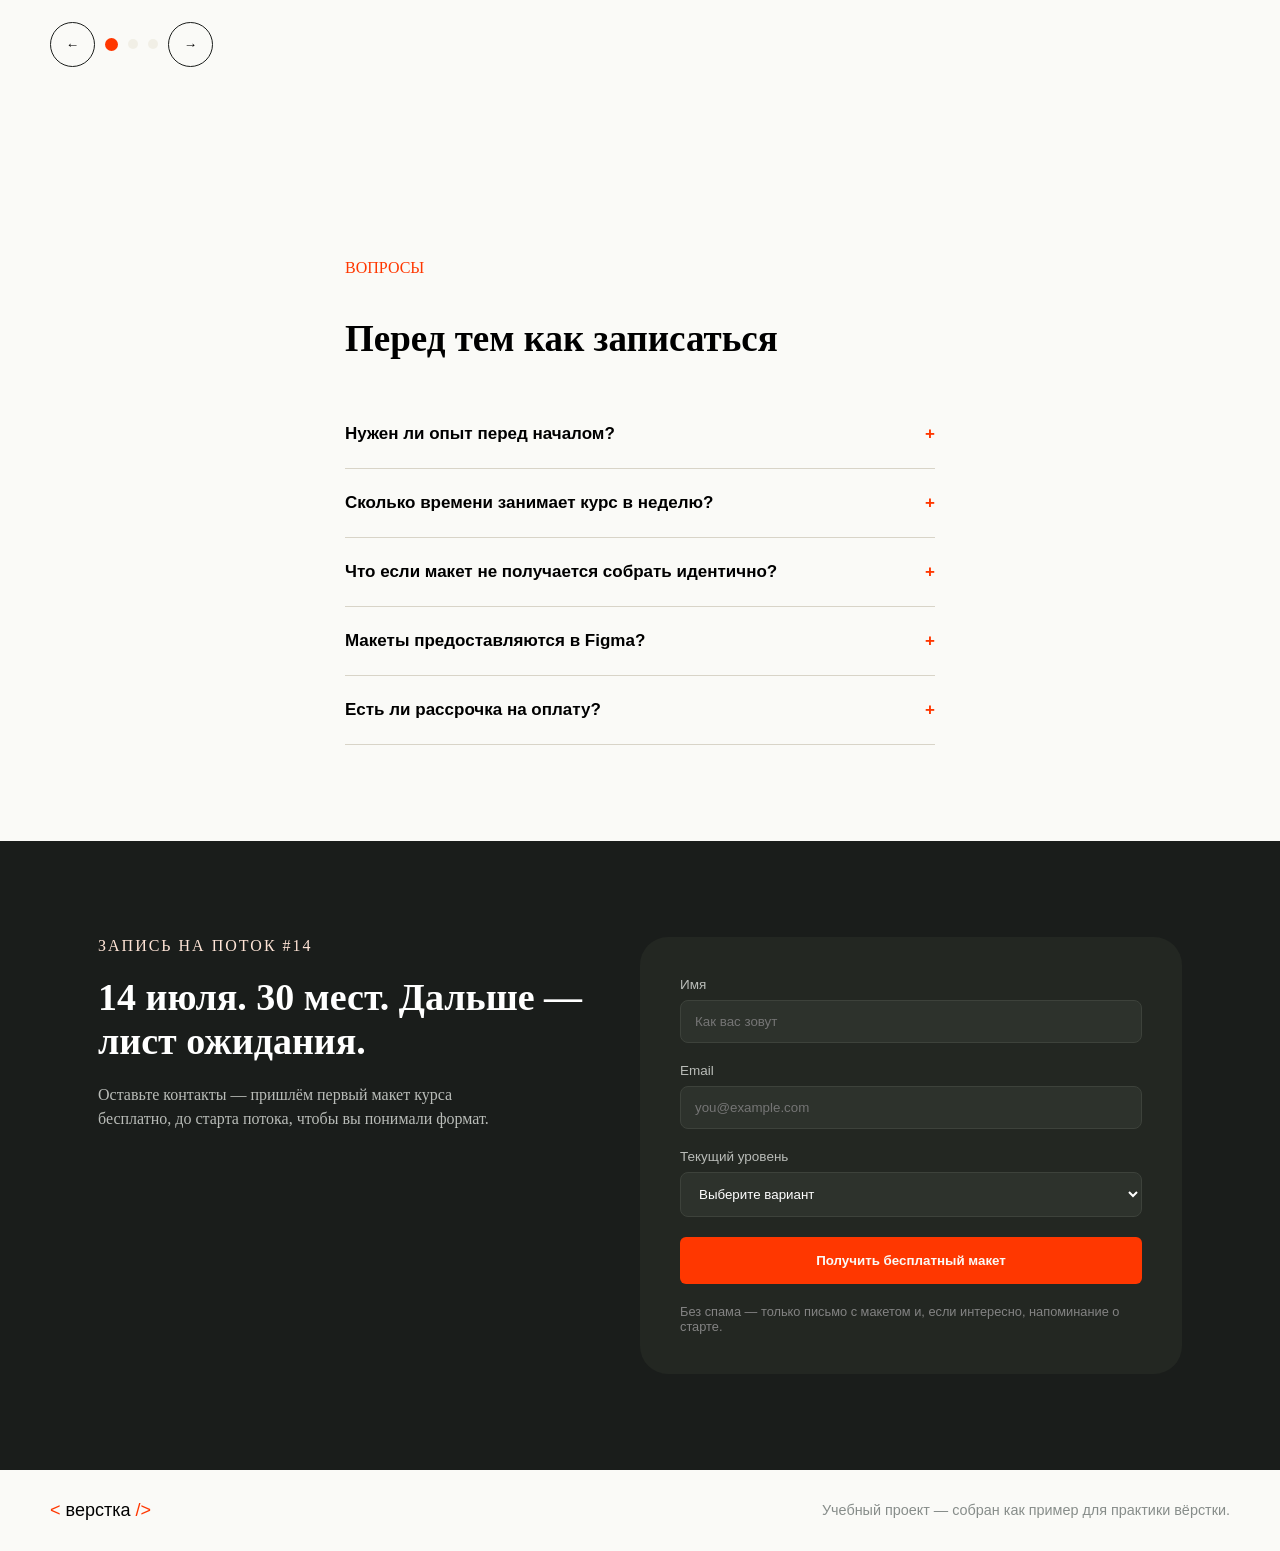
==== commit efebbe72: "Add files via upload" ====
--- a/index.html
+++ b/index.html
@@ -100,7 +100,7 @@
 <section class="why" id="why">
   <div class="why-container">
     <p class="why-p">ПОЧЕМУ ТАК</p>
-    <h1>Туториал даёт узнавание. <br>
+    <h1>Туториал даёт узнавание. 
 Практика — навык. </h1>
 
       <div class="why-grid-container">
@@ -127,7 +127,7 @@
 <section class="programm" id="programm">
   <div class="programm-content">
   <p class="programm-p">Программа</p>
-  <h1 class="programm-h1">Четыре модуля, один навык — <br> собирать сайт по макету</h1>
+  <h1 class="programm-h1">Четыре модуля, один навык —  собирать сайт по макету</h1>
 
 
   <div class="tabs">
@@ -151,7 +151,7 @@
         <div class="panel-container is-visible">
           <div class="panel-text">
             <h2>Семантика и структура</h2>
-            <p>Разбираем 6 реальных макетов и переводим их в чистую <br> семантическую разметку — без div-супа. Доступность и читаемый <br> код с первой недели.</p>
+            <p>Разбираем 6 реальных макетов и переводим их в чистую  семантическую разметку — без div-супа. Доступность и читаемый  код с первой недели.</p>
             <ul class="panel-list">
               <li>Семантические теги и структура документа</li>
               <li>Формы, валидация атрибутами, доступность  </li>
@@ -174,7 +174,7 @@
         <div class="panel-container is-visible">
           <div class="panel-text">
             <h2>Layout и адаптивность</h2>
-            <p>Flexbox, Grid, переменные, анимации — и обязательная <br>адаптивная вёрстка под три брейкпоинта на каждом макете. <br> Без адаптива работа не принимается.</p>
+            <p>Flexbox, Grid, переменные, анимации — и обязательная адаптивная вёрстка под три брейкпоинта на каждом макете.  Без адаптива работа не принимается.</p>
             <ul class="panel-list">
               <li>Flexbox и Grid на реальных раскладках</li>
               <li>Адаптив: mobile / tablet / desktop </li>
@@ -194,7 +194,7 @@
         <div class="panel-container is-visible">
           <div class="panel-text">
             <h2>Интерактив без фреймворков  </h2>
-            <p>Чистый JS: DOM, события, fetch. Учимся оживлять статичный макет — табы, <br>модалки, слайдеры, валидация форм — то,  <br>с чем вы столкнётесь в 90% реальных задач.</p>
+            <p>Чистый JS: DOM, события, fetch. Учимся оживлять статичный макет — табы, модалки, слайдеры, валидация форм — то,  с чем вы столкнётесь в 90% реальных задач.</p>
             <ul class="panel-list">
               <li>DOM, события, делегирование</li>
               <li>Работа с API и fetch</li>
@@ -214,7 +214,7 @@
         <div class="panel-container is-visible">
           <div class="panel-text">
             <h2>Финальный проект</h2>
-            <p>Получаете макет в Figma уровня реального заказа и две недели <br>собираете его самостоятельно с еженедельным код-ревью от наставника.</p>
+            <p>Получаете макет в Figma уровня реального заказа и две недели собираете его самостоятельно с еженедельным код-ревью от наставника.</p>
             <ul class="panel-list">
               <li>Полный лендинг по Figma-макету</li>
               <li>Два код-ревью с наставником</li>
@@ -262,7 +262,7 @@
 <section class="reviews" id="reviews">
   <div class="reviews-content">
     <p class="review">Отзывы</p>
-    <h1 class="h1-review">Что говорят те, кто уже собрал свой <br> первый макет</h1>
+    <h1 class="h1-review">Что говорят те, кто уже собрал свой  первый макет</h1>
   <div class="sliders-container">
   <div class="slider">
       <div class="slide">
@@ -375,7 +375,7 @@
   <div class="signup-content">
     <div class="text">
     <p class="eyebrow-signup">Запись на поток #14</p>
-    <h1 class="h1-signup">14 июля. 30 мест. Дальше —  <br> лист ожидания.</h1>
+    <h1 class="h1-signup">14 июля. 30 мест. Дальше —   лист ожидания.</h1>
     <p class="p-desc">
       Оставьте контакты — пришлём первый макет курса бесплатно, до старта потока, чтобы вы понимали формат.
     </p>
--- a/practice.css
+++ b/practice.css
@@ -117,7 +117,7 @@
   font-size: clamp(1.25rem, 3.4rem, 3.5rem);
 }
 .info-start{
-  width: 200px;
+  max-width: 200px;
   height: 28px;
   background-color: #DCEAE3;
   border-radius: 20px;
@@ -269,7 +269,7 @@
 .demo-card{
   position: absolute;
   bottom: -90px;
-  right: -28px;
+  right: 0;
   width: 230px;
   display: flex;
   flex-direction: column;
@@ -833,6 +833,7 @@
     padding: 48px 30px;
 }
 }
+
 @media (max-width:768px){
   .why-container,
   .programm-content,
@@ -899,11 +900,11 @@
     padding: 0 20px;
   }
   .why-grid-container{
-  grid-template-columns: 1fr;
-  gap: 20px; 
-  padding: 0 20px; 
-  }
-
+    grid-template-columns: 1fr;
+    gap: 20px; 
+    padding: 0 20px; 
+  }
+  
   .buttons {
     flex-direction: column;
     width: 100%;
@@ -913,8 +914,13 @@
 
 
 @media (max-width: 480px){
+  header {
+    padding: 24px 16px;
+    
+  }
   .why{
-    width: 100%;
+    padding: 48px 0;
+
   }
   .why-container,
   .programm-content,
@@ -944,8 +950,8 @@
   }
   .why-grid-container{
   grid-template-columns: 1fr;
-  gap: 20px; 
-  padding: 0 0; 
+  gap: 16px; 
+  padding: 0; 
   }
 
   .buttons {
@@ -957,11 +963,11 @@
   line-height: 1.5;
 }
 .panel-container{
-  display:grid;
+  
   grid-template-columns: 1fr;
   align-items: start;
-  padding: 48px;  
-  gap: 20px;
+  padding: 24px 16px;  
+  gap: 16px;
 }
 .panel-text{
   display: flex;
@@ -1019,15 +1025,7 @@
   flex-direction: column;
   gap: 20px;
 }
-@media (max-width: 480px) {
-  header {
-    padding: 24px 16px;
-    
-  }
-}
-}
-
-
+}
 
 
 
@@ -1035,11 +1033,13 @@
 @media (max-width:330px){
   .why-container,
   .programm-content,
-  .format-content,
   .reviews-content,
   .questions-content,
   .footer-content {
-    padding-left: 20px;
-    padding-right: 20px;
+    padding-left: 16px;
+    padding-right: 16px;
+  }
+  .format-content{
+    padding:24px ;
   }
 }
